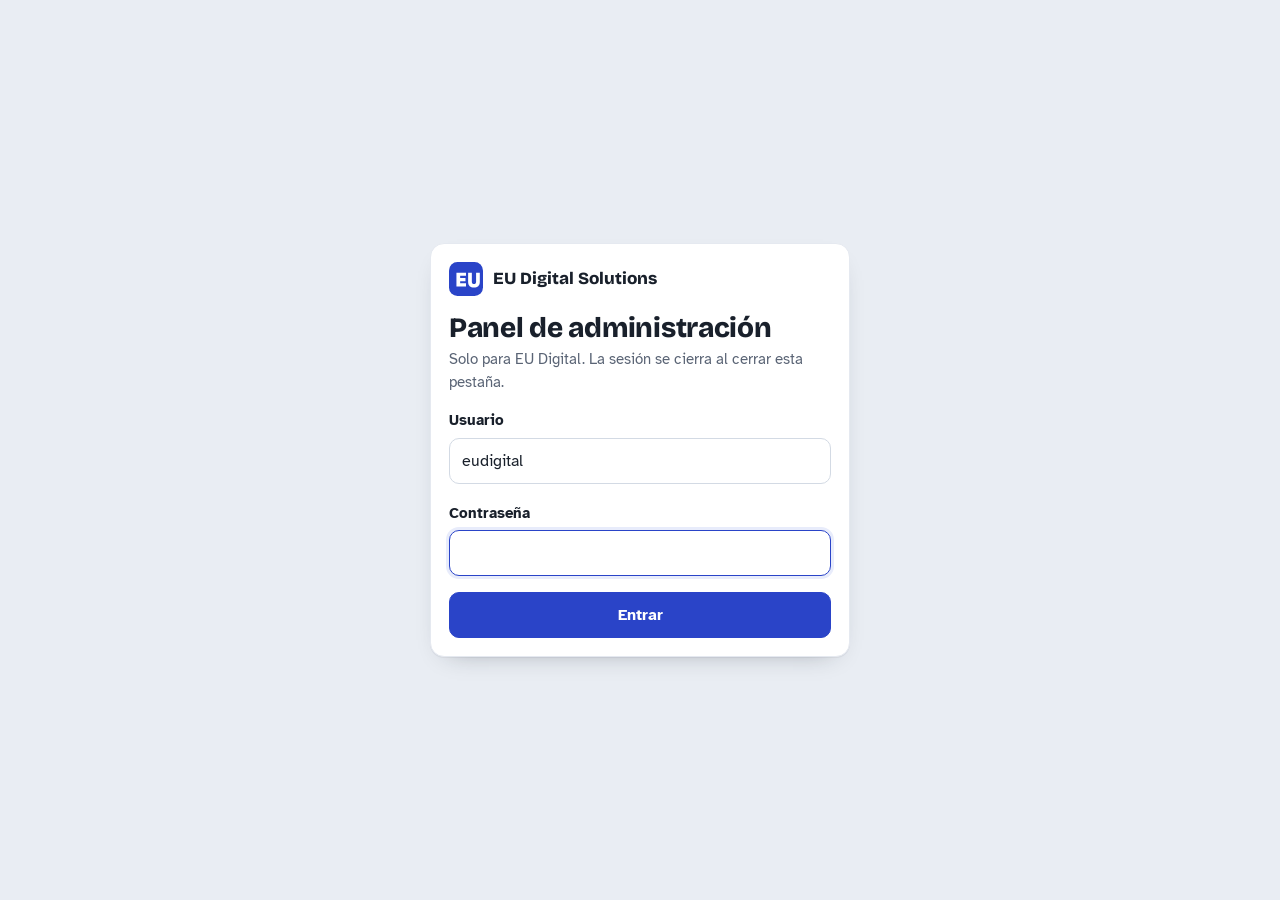
==== admin/index.html @ 40335777 "Plataforma EU Digital: portada, panel del cliente, panel de administración y 5 plantillas Co-Authore" ====
<!doctype html>
<html lang="es">
<head>
<meta charset="utf-8">
<meta name="viewport" content="width=device-width, initial-scale=1, viewport-fit=cover">
<meta name="theme-color" content="#19202B">
<meta name="robots" content="noindex">
<title>EU Digital: administración</title>
<link rel="icon" href="/img/favicon.svg" type="image/svg+xml">
<link rel="preconnect" href="https://fonts.googleapis.com">
<link rel="preconnect" href="https://fonts.gstatic.com" crossorigin>
<link rel="stylesheet" href="https://fonts.googleapis.com/css2?family=Atkinson+Hyperlegible:wght@400;700&family=Bricolage+Grotesque:opsz,wght@12..96,700;12..96,800&display=swap">
<link rel="stylesheet" href="/core/panel.css">
<style>
/* Panel de EU Digital: barra oscura arriba, secciones en pastillas, y las hojas del talonario:
   pagos por revisar como recibos que se sellan, clientes como fichas. */
.adm-arriba { position: sticky; top: 0; z-index: 20; padding-top: env(safe-area-inset-top, 0px); background: var(--tinta); }
.adm-cab, .adm-nav-in, .adm-main { max-width: 1180px; margin: 0 auto; }
.adm-cab { display: flex; align-items: center; justify-content: space-between; gap: 12px; padding: 10px 16px 4px; color: #fff; }
.adm-cab .marca-eu { color: #fff; }
.adm-cab .btn-plano { color: #C9D3FF; }
.adm-cab .btn-plano:hover { background: rgba(255, 255, 255, .1); }
.adm-cab .acciones { flex-wrap: nowrap; flex: none; }
.adm-cab .marca-eu { min-width: 0; white-space: nowrap; overflow: hidden; text-overflow: ellipsis; }
.adm-nav-in { display: flex; gap: 8px; overflow-x: auto; padding: 8px 16px 12px; scrollbar-width: none; }
.adm-nav-in::-webkit-scrollbar { display: none; }
.adm-nav-in button { flex: none; min-height: 40px; padding: 0 15px; border-radius: 999px; border: 1.5px solid rgba(255, 255, 255, .22); background: transparent; color: #E6EAF2; font-weight: 700; }
.adm-nav-in button[aria-current="page"] { background: #fff; color: var(--tinta); border-color: #fff; }
.adm-nav-in .cuenta { display: inline-grid; place-items: center; min-width: 22px; height: 22px; margin-left: 6px; padding: 0 6px; border-radius: 11px; background: #F2B544; color: #2B1C00; font-size: 13px; }
.adm-main { display: flex; flex-direction: column; gap: 14px; padding: 18px 16px calc(40px + env(safe-area-inset-bottom, 0px)); }
.adm-titulo { display: flex; align-items: flex-end; justify-content: space-between; gap: 12px; flex-wrap: wrap; padding: 2px; }
.adm-titulo h1 { font-size: 26px; }
.adm-titulo p { color: var(--suave); }
.cifras { display: grid; grid-template-columns: repeat(auto-fit, minmax(150px, 1fr)); gap: 10px; }
.cifra { display: flex; flex-direction: column; gap: 2px; padding: 14px 16px; border-radius: var(--radio); background: var(--papel); border: 1px solid var(--linea-2); box-shadow: var(--sombra); text-align: left; }
.cifra b { font-family: var(--titulos); font-weight: 800; font-size: 30px; line-height: 1.1; font-variant-numeric: tabular-nums; }
.cifra span { color: var(--suave); font-size: 14px; font-weight: 700; }
.cifra.ambar b { color: var(--ambar); }
.cifra.rojo b { color: var(--rojo); }
.cifra.verde b { color: var(--verde); }
button.cifra { cursor: pointer; font: inherit; color: inherit; }
button.cifra:hover { border-color: var(--carbon); }
.recibos { display: grid; grid-template-columns: repeat(auto-fill, minmax(300px, 1fr)); gap: 12px; }
.recibo-pago { position: relative; display: flex; flex-direction: column; gap: 10px; padding: 26px 18px 16px; border-radius: var(--radio); background: var(--papel); border: 1px solid var(--linea-2); box-shadow: var(--sombra); overflow: hidden; }
.recibo-pago::before { content: ""; position: absolute; left: 16px; right: 16px; top: 12px; border-top: 2px dashed var(--linea); }
.recibo-pago .monto { font-family: var(--titulos); font-weight: 800; font-size: 28px; line-height: 1; font-variant-numeric: tabular-nums; }
.recibo-pago .quien { font-weight: 700; }
.recibo-pago .sello-pos { position: absolute; right: 14px; top: 30px; }
.recibo-pago .nota { background: var(--papel-2); border-radius: 10px; padding: 8px 10px; font-size: 14px; }
.ficha { display: grid; grid-template-columns: minmax(0, 1fr) auto; gap: 6px 12px; align-items: center; width: 100%; padding: 14px 16px; border-radius: var(--radio); background: var(--papel); border: 1px solid var(--linea-2); box-shadow: var(--sombra); text-align: left; font: inherit; color: inherit; cursor: pointer; }
.ficha:hover { border-color: var(--carbon); }
.ficha b { font-family: var(--titulos); font-weight: 800; font-size: 18px; overflow-wrap: anywhere; }
.ficha .suave { font-size: 14px; }
.fichas { display: grid; grid-template-columns: repeat(auto-fill, minmax(290px, 1fr)); gap: 10px; }
.filtros { display: flex; flex-direction: column; gap: 10px; }
.plantillas { display: grid; grid-template-columns: repeat(auto-fill, minmax(200px, 1fr)); gap: 12px; }
.plantilla { display: flex; flex-direction: column; gap: 8px; padding: 10px; border: 1.5px solid var(--linea); border-radius: var(--radio); background: var(--papel); text-align: left; font: inherit; color: inherit; }
.plantilla img { width: 100%; aspect-ratio: 390 / 600; object-fit: cover; object-position: top; border-radius: 10px; background: var(--papel-2); border: 1px solid var(--linea-2); }
.plantilla b { font-family: var(--titulos); font-weight: 800; font-size: 17px; }
.plantilla p { color: var(--suave); font-size: 14px; }
button.plantilla { cursor: pointer; }
button.plantilla[aria-pressed="true"] { border-color: var(--carbon); box-shadow: 0 0 0 3px var(--carbon-suave); }
.credenciales { font-family: ui-monospace, "SF Mono", Menlo, Consolas, monospace; background: var(--papel-2); border: 1.5px dashed var(--linea); border-radius: 12px; padding: 12px 14px; white-space: pre-wrap; overflow-wrap: anywhere; font-size: 15px; }
.comprobante { max-width: 100%; border-radius: 10px; border: 1px solid var(--linea-2); }
.vacio-adm { padding: 26px 16px; text-align: center; color: var(--suave); background: var(--papel); border: 1.5px dashed var(--linea); border-radius: var(--radio); }
</style>
</head>
<body class="pnl">
<div id="app"><div class="cargando-pantalla"><p><span class="punto-carga"></span>Cargando</p></div></div>
<script src="/core/config.js"></script>
<script src="/core/catalogos.js"></script>
<script src="/t/sushi/datos.js"></script>
<script src="/t/arepera/datos.js"></script>
<script src="/t/pizzeria/datos.js"></script>
<script src="/t/burgers/datos.js"></script>
<script src="/t/boutique/datos.js"></script>
<script src="/core/util.js"></script>
<script src="/core/api.js"></script>
<script src="/core/campos.js"></script>
<script src="/admin/admin.js"></script>
</body>
</html>
---- core/panel.css ----
/* Paneles de EU Digital: el del cliente (/panel) y el de EU Digital (/admin).
   Idea: un talonario de recibos. Hojas blancas sobre una mesa gris azulada,
   tinta azul de papel carbón y sellos de goma para el estado de los pagos. */
:root {
  --tinta: #19202B;
  --suave: #5A6475;
  --mesa: #E9EDF3;
  --papel: #FFFFFF;
  --papel-2: #F6F8FB;
  --linea: #D3DAE4;
  --linea-2: #E5E9F0;
  --carbon: #2A44C8;
  --carbon-2: #1F35A3;
  --carbon-suave: #E8ECFB;
  --verde: #1F7A4D;
  --verde-suave: #E2F2E9;
  --rojo: #C2362F;
  --rojo-suave: #FBE7E5;
  --ambar: #9A6412;
  --ambar-suave: #FBF0DB;
  --titulos: "Bricolage Grotesque", "Avenir Next", "Segoe UI", system-ui, sans-serif;
  --cuerpo: "Atkinson Hyperlegible", "Segoe UI", system-ui, -apple-system, sans-serif;
  --radio: 14px;
  --sombra: 0 1px 0 rgba(25, 32, 43, .05), 0 10px 26px -18px rgba(25, 32, 43, .45);
  color-scheme: light;
}
* { box-sizing: border-box; }
[hidden] { display: none !important; }
html { -webkit-text-size-adjust: 100%; }
body.pnl {
  margin: 0; min-height: 100vh; background: var(--mesa); color: var(--tinta);
  font: 400 16px/1.5 var(--cuerpo); -webkit-font-smoothing: antialiased;
}
h1, h2, h3, h4, p { margin: 0; }
h1, h2, h3 { font-family: var(--titulos); font-weight: 800; line-height: 1.15; letter-spacing: -.01em; text-wrap: balance; }
button, input, select, textarea { font: inherit; color: inherit; }
button { cursor: pointer; }
a { color: var(--carbon); }
:focus-visible { outline: 3px solid var(--carbon); outline-offset: 2px; }
.sr { position: absolute; width: 1px; height: 1px; overflow: hidden; clip: rect(0 0 0 0); white-space: nowrap; }
.suave { color: var(--suave); }
.chico { font-size: 14px; }
.num { font-variant-numeric: tabular-nums; }

/* ---------- Botones ---------- */
.btn {
  display: inline-flex; align-items: center; justify-content: center; gap: 8px; min-height: 46px; padding: 0 18px;
  border: 1.5px solid var(--carbon); border-radius: 10px; background: var(--carbon); color: #fff;
  font-weight: 700; text-decoration: none; transition: background-color .15s, transform .12s; white-space: nowrap;
}
.btn:hover { background: var(--carbon-2); border-color: var(--carbon-2); }
.btn:active:not(:disabled) { transform: scale(.97); }
.btn:disabled { opacity: .45; cursor: not-allowed; }
.btn-sec { background: var(--papel); color: var(--tinta); border-color: var(--linea); }
.btn-sec:hover { background: var(--papel-2); border-color: var(--suave); }
.btn-peligro { background: var(--papel); color: var(--rojo); border-color: #E7B7B3; }
.btn-peligro:hover { background: var(--rojo-suave); border-color: var(--rojo); }
.btn-peligro.lleno { background: var(--rojo); color: #fff; border-color: var(--rojo); }
.btn-verde { background: var(--verde); border-color: var(--verde); }
.btn-verde:hover { background: #17603c; border-color: #17603c; }
.btn-plano { background: none; border-color: transparent; color: var(--carbon); padding: 0 10px; }
.btn-plano:hover { background: var(--carbon-suave); border-color: transparent; }
.btn-chico { min-height: 36px; padding: 0 12px; font-size: 14px; border-radius: 8px; }
.btn-ancho { width: 100%; }
.acciones { display: flex; flex-wrap: wrap; gap: 8px; align-items: center; }

/* ---------- Hojas ---------- */
.hoja { background: var(--papel); border: 1px solid var(--linea-2); border-radius: var(--radio); box-shadow: var(--sombra); padding: 18px; display: flex; flex-direction: column; gap: 16px; min-width: 0; }
.hoja-cab { display: flex; flex-direction: column; gap: 4px; }
.hoja-cab h2 { font-size: 20px; }
.hoja-cab p { color: var(--suave); font-size: 15px; }
.hoja-fila { display: flex; align-items: center; justify-content: space-between; gap: 12px; flex-wrap: wrap; }
.separa { border: 0; border-top: 1px solid var(--linea-2); margin: 0; }

/* Talón: la hoja de la suscripción, con borde perforado y muescas */
.talon { position: relative; padding-top: 26px; }
.talon::before {
  content: ""; position: absolute; left: 18px; right: 18px; top: 12px; border-top: 2px dashed var(--linea);
}
.talon::after {
  content: ""; position: absolute; inset: 0; pointer-events: none; border-radius: inherit;
  background: radial-gradient(circle at 0 13px, var(--mesa) 0 9px, transparent 10px), radial-gradient(circle at 100% 13px, var(--mesa) 0 9px, transparent 10px);
}

/* ---------- Sellos de goma ---------- */
.sello {
  --c: var(--verde);
  display: inline-flex; align-items: center; justify-content: center; padding: 3px 12px 2px;
  border: 2.5px solid var(--c); border-radius: 6px; color: var(--c);
  box-shadow: inset 0 0 0 2px var(--papel), inset 0 0 0 3.5px var(--c);
  font: 800 13px/1.3 var(--titulos); letter-spacing: .12em; text-transform: uppercase; white-space: nowrap;
  transform: rotate(-4deg); opacity: .93;
  -webkit-mask-image: url("data:image/svg+xml,%3Csvg xmlns='http://www.w3.org/2000/svg' width='160' height='70'%3E%3Cfilter id='t'%3E%3CfeTurbulence type='fractalNoise' baseFrequency='.85' numOctaves='2' seed='7'/%3E%3CfeColorMatrix values='0 0 0 0 0 0 0 0 0 0 0 0 0 0 0 0 0 0 -2.2 1.55'/%3E%3C/filter%3E%3Crect width='160' height='70' filter='url(%23t)'/%3E%3C/svg%3E");
  mask-image: url("data:image/svg+xml,%3Csvg xmlns='http://www.w3.org/2000/svg' width='160' height='70'%3E%3Cfilter id='t'%3E%3CfeTurbulence type='fractalNoise' baseFrequency='.85' numOctaves='2' seed='7'/%3E%3CfeColorMatrix values='0 0 0 0 0 0 0 0 0 0 0 0 0 0 0 0 0 0 -2.2 1.55'/%3E%3C/filter%3E%3Crect width='160' height='70' filter='url(%23t)'/%3E%3C/svg%3E");
}
.sello.verde { --c: var(--verde); }
.sello.rojo { --c: var(--rojo); }
.sello.ambar { --c: var(--ambar); }
.sello.azul { --c: var(--carbon); }
.sello.gris { --c: var(--suave); }
.sello.grande { font-size: 17px; padding: 5px 16px 4px; border-width: 3px; box-shadow: inset 0 0 0 2.5px var(--papel), inset 0 0 0 4.5px var(--c); }
.sello.golpe { animation: golpe .42s cubic-bezier(.2, 1.4, .4, 1) both; }
@keyframes golpe {
  0% { transform: scale(1.9) rotate(-14deg); opacity: 0; }
  60% { opacity: .95; }
  100% { transform: scale(1) rotate(-4deg); opacity: .93; }
}

/* ---------- Campos ---------- */
.campos { display: flex; flex-direction: column; gap: 18px; }
.campo { display: flex; flex-direction: column; gap: 6px; min-width: 0; }
.campo > label, .campo > .etq, .campo legend { font-weight: 700; font-size: 15px; }
.campo > label.interruptor { font-weight: 400; font-size: 16px; }
.fila-agregar { display: flex; gap: 8px; align-items: center; }
.fila-agregar .entrada { flex: 1; min-width: 0; }
.campo fieldset { border: 0; margin: 0; padding: 0; min-width: 0; }
.campo legend { padding: 0; margin-bottom: 6px; }
.ayuda { color: var(--suave); font-size: 14px; line-height: 1.4; }
.error-campo { color: var(--rojo); font-size: 14px; font-weight: 700; }
.entrada, select.entrada, textarea.entrada {
  width: 100%; min-height: 46px; padding: 10px 12px; border: 1.5px solid var(--linea); border-radius: 10px;
  background: var(--papel); font-size: 16px; transition: border-color .15s, box-shadow .15s;
}
textarea.entrada { resize: vertical; min-height: 80px; line-height: 1.45; }
select.entrada { appearance: none; -webkit-appearance: none; padding-right: 38px;
  background: var(--papel) url("data:image/svg+xml,%3Csvg xmlns='http://www.w3.org/2000/svg' viewBox='0 0 24 24' fill='none' stroke='%2319202B' stroke-width='2.2' stroke-linecap='round' stroke-linejoin='round'%3E%3Cpath d='m6 9 6 6 6-6'/%3E%3C/svg%3E") no-repeat right 12px center / 18px; }
.entrada:focus { outline: none; border-color: var(--carbon); box-shadow: 0 0 0 3px var(--carbon-suave); }
.entrada[aria-invalid="true"] { border-color: var(--rojo); }
.con-prefijo { display: flex; align-items: stretch; border: 1.5px solid var(--linea); border-radius: 10px; background: var(--papel); overflow: hidden; }
.con-prefijo:focus-within { border-color: var(--carbon); box-shadow: 0 0 0 3px var(--carbon-suave); }
.con-prefijo span { display: grid; place-items: center; padding: 0 12px; background: var(--papel-2); color: var(--suave); font-weight: 700; border-right: 1.5px solid var(--linea-2); }
.con-prefijo span.der { border-right: 0; border-left: 1.5px solid var(--linea-2); }
.con-prefijo input { flex: 1; min-width: 0; border: 0; min-height: 43px; padding: 8px 12px; background: none; font-size: 16px; font-variant-numeric: tabular-nums; }
.con-prefijo input:focus { outline: none; }
.contador { align-self: flex-end; color: var(--suave); font-size: 13px; font-variant-numeric: tabular-nums; }
.equivale { color: var(--suave); font-size: 14px; font-variant-numeric: tabular-nums; }
.dos-col { display: grid; grid-template-columns: repeat(auto-fit, minmax(200px, 1fr)); gap: 14px; }

/* Interruptor */
.interruptor { display: flex; align-items: flex-start; justify-content: space-between; gap: 14px; cursor: pointer; }
.interruptor .txt { display: flex; flex-direction: column; gap: 2px; min-width: 0; }
.interruptor .txt b { font-weight: 700; }
.interruptor input { appearance: none; -webkit-appearance: none; flex: none; position: relative; width: 50px; height: 30px; margin: 0; border-radius: 999px; background: #C8D0DC; cursor: pointer; transition: background-color .18s; }
.interruptor input::before { content: ""; position: absolute; top: 3px; left: 3px; width: 24px; height: 24px; border-radius: 50%; background: #fff; box-shadow: 0 1px 3px rgba(0, 0, 0, .25); transition: transform .18s; }
.interruptor input:checked { background: var(--verde); }
.interruptor input:checked::before { transform: translateX(20px); }
.interruptor.peligro input:checked { background: var(--rojo); }

/* Segmentos y chips */
.segmento { display: grid; grid-auto-flow: column; grid-auto-columns: 1fr; gap: 4px; padding: 4px; border-radius: 12px; background: var(--papel-2); border: 1.5px solid var(--linea-2); }
.segmento button { min-height: 40px; border: 0; border-radius: 8px; background: none; font-weight: 700; color: var(--suave); padding: 0 8px; }
.segmento button[aria-pressed="true"] { background: var(--papel); color: var(--tinta); box-shadow: 0 1px 4px rgba(25, 32, 43, .14); }
.chips { display: flex; flex-wrap: wrap; gap: 8px; }
.chip { display: inline-flex; align-items: center; gap: 6px; min-height: 40px; padding: 0 14px; border: 1.5px solid var(--linea); border-radius: 999px; background: var(--papel); font-weight: 700; font-size: 15px; }
.chip[aria-pressed="true"] { border-color: var(--carbon); background: var(--carbon-suave); color: var(--carbon-2); }
.chip .x { border: 0; background: none; padding: 0; width: 22px; height: 22px; border-radius: 50%; display: grid; place-items: center; color: var(--suave); font-size: 16px; line-height: 1; }
.chip .x:hover { background: var(--rojo-suave); color: var(--rojo); }

/* Color */
.color-fila { display: flex; align-items: center; gap: 10px; flex-wrap: wrap; }
.color-fila input[type="color"] { width: 52px; height: 46px; padding: 3px; border: 1.5px solid var(--linea); border-radius: 10px; background: var(--papel); cursor: pointer; }
.color-fila .entrada { width: 130px; font-variant-numeric: tabular-nums; text-transform: uppercase; }
.muestra-vacia { width: 52px; height: 46px; border-radius: 10px; border: 1.5px dashed var(--linea); display: grid; place-items: center; color: var(--suave); font-size: 13px; }

/* Fotos */
.foto-fila { display: flex; align-items: center; gap: 14px; flex-wrap: wrap; }
.foto-mini { position: relative; width: 84px; height: 84px; flex: none; border-radius: 12px; overflow: hidden; background: var(--papel-2) repeating-conic-gradient(#EEF1F6 0 25%, #fff 0 50%) 0 0 / 16px 16px; border: 1.5px solid var(--linea-2); display: grid; place-items: center; color: var(--suave); font-size: 13px; text-align: center; }
.foto-mini.redonda { border-radius: 50%; }
.foto-mini img { width: 100%; height: 100%; object-fit: contain; }
.foto-mini.cubre img { object-fit: cover; }
.foto-mini .cargando { position: absolute; inset: 0; display: grid; place-items: center; background: rgba(255, 255, 255, .8); font-weight: 700; color: var(--carbon); }
.fotos-rejilla { display: grid; grid-template-columns: repeat(auto-fill, minmax(84px, 1fr)); gap: 10px; }
.fotos-rejilla .foto-mini { width: auto; height: auto; aspect-ratio: 1; }
.foto-quitar { position: absolute; top: 4px; right: 4px; width: 28px; height: 28px; border: 0; border-radius: 50%; background: rgba(25, 32, 43, .78); color: #fff; font-size: 16px; line-height: 1; display: grid; place-items: center; }
.foto-mover { position: absolute; bottom: 4px; left: 4px; display: flex; gap: 4px; }
.foto-mover button { width: 26px; height: 26px; border: 0; border-radius: 6px; background: rgba(255, 255, 255, .92); font-weight: 800; line-height: 1; }
.galeria { display: grid; grid-template-columns: repeat(auto-fill, minmax(92px, 1fr)); gap: 10px; }
.galeria button { border: 1.5px solid var(--linea-2); border-radius: 12px; background: var(--papel-2); padding: 6px; display: flex; flex-direction: column; gap: 4px; align-items: center; font-size: 12px; color: var(--suave); }
.galeria button img { width: 100%; aspect-ratio: 1; object-fit: contain; }
.galeria button:hover { border-color: var(--carbon); }

/* ---------- Listas editables ---------- */
.lista { display: flex; flex-direction: column; border: 1.5px solid var(--linea-2); border-radius: 12px; overflow: hidden; background: var(--papel); }
.lista-grupo { padding: 10px 14px 6px; background: var(--papel-2); border-top: 1px solid var(--linea-2); display: flex; align-items: center; justify-content: space-between; gap: 8px; font-weight: 700; font-size: 14px; color: var(--suave); }
.lista-grupo:first-child { border-top: 0; }
.fila { display: grid; grid-template-columns: auto minmax(0, 1fr) auto; align-items: center; gap: 12px; width: 100%; padding: 10px 14px; min-height: 60px; border: 0; border-top: 1px solid var(--linea-2); background: none; text-align: left; }
.lista > .fila:first-child { border-top: 0; }
.fila:hover { background: #FAFBFD; }
.fila-mini { width: 44px; height: 44px; border-radius: 10px; overflow: hidden; background: var(--papel-2); display: grid; place-items: center; font-family: var(--titulos); font-weight: 800; color: var(--suave); border: 1px solid var(--linea-2); }
.fila-mini img { width: 100%; height: 100%; object-fit: cover; }
.fila-mini.contiene img { object-fit: contain; }
.fila-txt { min-width: 0; display: flex; flex-direction: column; }
.fila-txt b { font-weight: 700; overflow: hidden; text-overflow: ellipsis; white-space: nowrap; }
.fila-txt span { color: var(--suave); font-size: 14px; overflow: hidden; text-overflow: ellipsis; white-space: nowrap; }
.fila-der { display: flex; align-items: center; gap: 10px; color: var(--suave); }
.fila-der .flecha { width: 18px; height: 18px; }
.etiqueta-agotado { font-size: 12px; font-weight: 700; color: var(--rojo); background: var(--rojo-suave); border-radius: 999px; padding: 2px 9px; }
.lista-vacia { padding: 18px 14px; color: var(--suave); text-align: center; }
.lista-pie { display: flex; gap: 8px; flex-wrap: wrap; }

/* Pares (dato y valor) */
.pares { display: flex; flex-direction: column; gap: 8px; }
.par { display: grid; grid-template-columns: minmax(0, .8fr) minmax(0, 1.2fr) auto; gap: 8px; align-items: center; }
.par .quitar { width: 40px; height: 40px; border: 1.5px solid var(--linea-2); border-radius: 10px; background: var(--papel); color: var(--rojo); font-size: 18px; }

/* Horario */
.horario { display: flex; flex-direction: column; border: 1.5px solid var(--linea-2); border-radius: 12px; overflow: hidden; }
.dia { display: grid; grid-template-columns: 96px auto minmax(0, 1fr); align-items: center; gap: 10px; padding: 8px 12px; border-top: 1px solid var(--linea-2); }
.dia:first-child { border-top: 0; }
.dia b { font-weight: 700; }
.dia .horas { display: flex; align-items: center; gap: 6px; flex-wrap: wrap; }
.dia .horas input { min-height: 40px; padding: 4px 8px; border: 1.5px solid var(--linea); border-radius: 8px; background: var(--papel); font-size: 15px; font-variant-numeric: tabular-nums; }
.dia .cerrado-txt { color: var(--suave); }
.dia .interruptor input { width: 44px; height: 26px; }
.dia .interruptor input::before { width: 20px; height: 20px; }
.dia .interruptor input:checked::before { transform: translateX(18px); }

/* Temas */
.temas { display: grid; grid-template-columns: repeat(auto-fill, minmax(130px, 1fr)); gap: 10px; }
.tema { display: flex; flex-direction: column; gap: 8px; padding: 10px; border: 1.5px solid var(--linea); border-radius: 12px; background: var(--papel); text-align: left; font-weight: 700; }
.tema[aria-pressed="true"] { border-color: var(--carbon); box-shadow: 0 0 0 3px var(--carbon-suave); }
.tema .tiras { display: flex; height: 34px; border-radius: 8px; overflow: hidden; border: 1px solid rgba(0, 0, 0, .08); }
.tema .tiras i { flex: 1; }

/* Datos para copiar */
.dato { display: flex; align-items: center; gap: 10px; padding: 8px 0; border-top: 1px dashed var(--linea); }
.dato:first-child { border-top: 0; }
.dato span { color: var(--suave); min-width: 80px; }
.dato b { flex: 1; min-width: 0; overflow-wrap: anywhere; font-variant-numeric: tabular-nums; }

/* ---------- Ventanas (hojas que suben) ---------- */
dialog.modal { border: 0; padding: 0; margin: auto auto 0; width: 100%; max-width: 100%; max-height: 92vh; max-height: 92dvh; border-radius: 18px 18px 0 0; background: var(--papel); color: var(--tinta); box-shadow: 0 -10px 40px rgba(25, 32, 43, .25); overflow: hidden; }
dialog.modal[open] { display: flex; flex-direction: column; animation: subir .26s cubic-bezier(.2, .9, .3, 1); }
dialog.modal::backdrop { background: rgba(25, 32, 43, .5); }
@keyframes subir { from { transform: translateY(40px); opacity: .4; } to { transform: none; opacity: 1; } }
.modal-cab { display: flex; align-items: center; justify-content: space-between; gap: 12px; padding: 14px 18px; border-bottom: 1px solid var(--linea-2); }
.modal-cab h2 { font-size: 19px; min-width: 0; overflow-wrap: anywhere; }
.modal-cuerpo { flex: 1; overflow-y: auto; overscroll-behavior: contain; padding: 18px; display: flex; flex-direction: column; gap: 18px; }
.modal-pie { display: flex; gap: 10px; justify-content: space-between; align-items: center; flex-wrap: wrap; padding: 12px 18px calc(12px + env(safe-area-inset-bottom, 0px)); border-top: 1px solid var(--linea-2); background: var(--papel); }
.cerrar-x { width: 40px; height: 40px; flex: none; border: 0; border-radius: 50%; background: var(--papel-2); font-size: 20px; line-height: 1; color: var(--tinta); }
@media (min-width: 720px) {
  dialog.modal { margin: auto; width: min(560px, calc(100% - 48px)); max-height: 86vh; border-radius: 18px; }
  dialog.modal.ancho { width: min(760px, calc(100% - 48px)); }
}

/* Confirmación en línea */
.confirmar { display: flex; flex-direction: column; gap: 10px; padding: 12px; border-radius: 12px; background: var(--rojo-suave); }
.confirmar p { font-weight: 700; color: #7E1F19; }

/* ---------- Avisos ---------- */
.aviso-flota { position: fixed; left: 50%; bottom: calc(124px + env(safe-area-inset-bottom, 0px)); transform: translateX(-50%); z-index: 90; max-width: calc(100% - 32px); padding: 11px 18px; border-radius: 12px; background: var(--tinta); color: #fff; font-weight: 700; box-shadow: 0 10px 30px rgba(0, 0, 0, .25); animation: aparece .2s ease; text-align: center; }
.aviso-flota.mal { background: var(--rojo); }
@keyframes aparece { from { opacity: 0; transform: translate(-50%, 8px); } }
.banda { padding: 12px 14px; border-radius: 12px; font-weight: 700; }
.banda.ambar { background: var(--ambar-suave); color: #6B4508; }
.banda.rojo { background: var(--rojo-suave); color: #7E1F19; }
.banda.verde { background: var(--verde-suave); color: #135235; }
.banda.azul { background: var(--carbon-suave); color: var(--carbon-2); }

/* ---------- Entrada (login) ---------- */
.entrada-pantalla { min-height: 100vh; min-height: 100svh; display: grid; place-items: center; padding: 24px 16px; }
.entrada-hoja { width: min(420px, 100%); }
.entrada-hoja h1 { font-size: 28px; }
.marca-eu { display: flex; align-items: center; gap: 10px; font-family: var(--titulos); font-weight: 800; font-size: 17px; }
.marca-eu img { width: 34px; height: 34px; }

/* ---------- Carga ---------- */
.cargando-pantalla { min-height: 60vh; display: grid; place-items: center; color: var(--suave); font-weight: 700; }
.punto-carga { display: inline-block; width: 10px; height: 10px; margin-right: 10px; border-radius: 50%; background: var(--carbon); animation: late 1s ease-in-out infinite; vertical-align: 1px; }
@keyframes late { 50% { transform: scale(.5); opacity: .4; } }

@media (prefers-reduced-motion: reduce) {
  *, *::before, *::after { animation-duration: .01ms !important; animation-iteration-count: 1 !important; transition-duration: .01ms !important; }
}
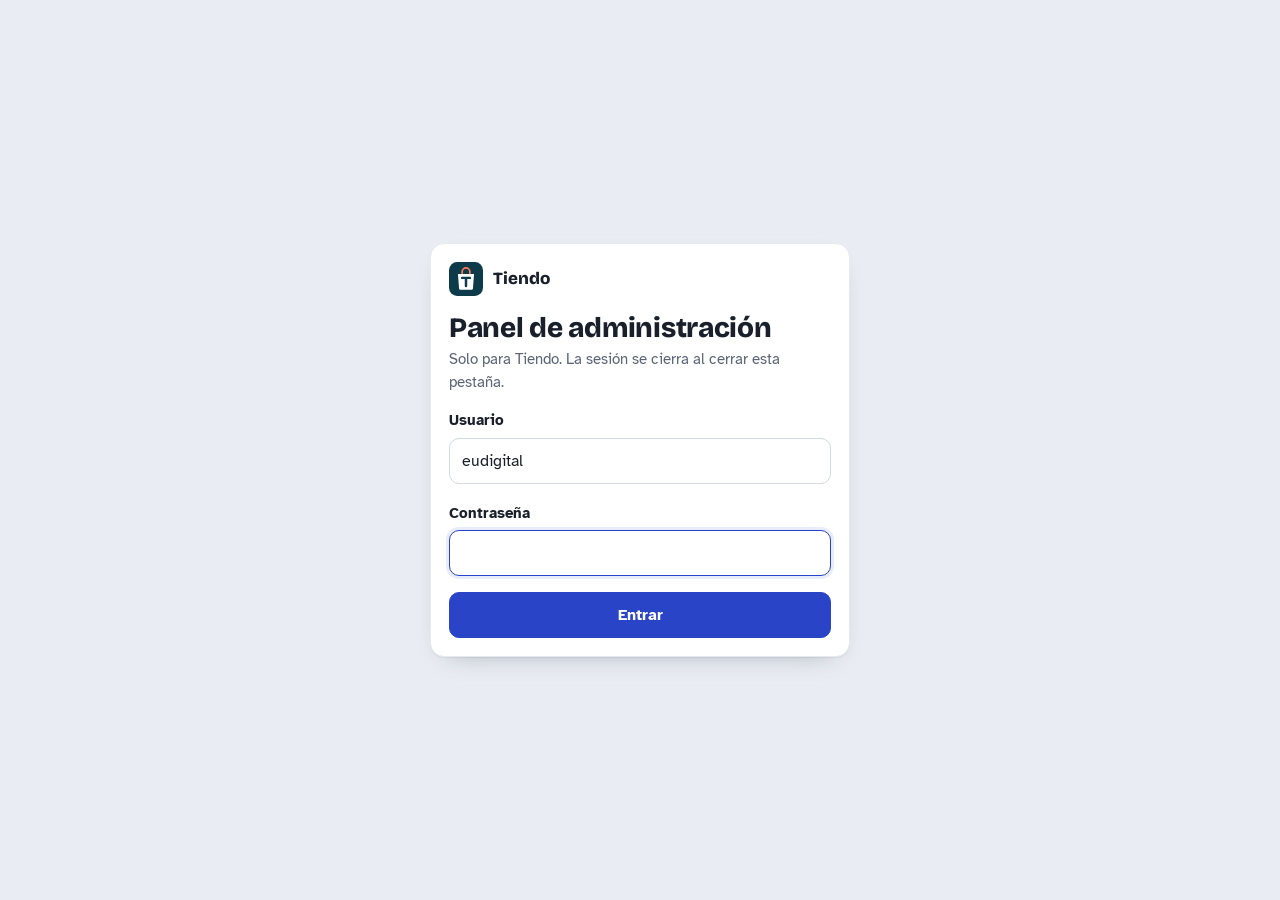
==== commit ed15d899: "Rename the platform to Tiendo with its new logo The home page, sign-up, owner panel, admin panel and" ====
--- a/admin/index.html
+++ b/admin/index.html
@@ -5,14 +5,19 @@
 <meta name="viewport" content="width=device-width, initial-scale=1, viewport-fit=cover">
 <meta name="theme-color" content="#19202B">
 <meta name="robots" content="noindex">
-<title>EU Digital: administración</title>
+<title>Tiendo: administración</title>
 <link rel="icon" href="/img/favicon.svg" type="image/svg+xml">
+<link rel="manifest" href="/admin/manifest.webmanifest">
+<link rel="apple-touch-icon" href="/img/icono-192.png">
+<meta name="mobile-web-app-capable" content="yes">
+<meta name="apple-mobile-web-app-capable" content="yes">
+<meta name="apple-mobile-web-app-title" content="Tiendo">
 <link rel="preconnect" href="https://fonts.googleapis.com">
 <link rel="preconnect" href="https://fonts.gstatic.com" crossorigin>
 <link rel="stylesheet" href="https://fonts.googleapis.com/css2?family=Atkinson+Hyperlegible:wght@400;700&family=Bricolage+Grotesque:opsz,wght@12..96,700;12..96,800&display=swap">
 <link rel="stylesheet" href="/core/panel.css">
 <style>
-/* Panel de EU Digital: barra oscura arriba, secciones en pastillas, y las hojas del talonario:
+/* Panel de Tiendo: barra oscura arriba, secciones en pastillas, y las hojas del talonario:
    pagos por revisar como recibos que se sellan, clientes como fichas. */
 .adm-arriba { position: sticky; top: 0; z-index: 20; padding-top: env(safe-area-inset-top, 0px); background: var(--tinta); }
 .adm-cab, .adm-nav-in, .adm-main { max-width: 1180px; margin: 0 auto; }
@@ -73,9 +78,11 @@
 <script src="/t/arepera/datos.js"></script>
 <script src="/t/pizzeria/datos.js"></script>
 <script src="/t/burgers/datos.js"></script>
+<script src="/t/delicias/datos.js"></script>
 <script src="/t/boutique/datos.js"></script>
 <script src="/core/util.js"></script>
 <script src="/core/api.js"></script>
+<script src="/core/planes.js"></script>
 <script src="/core/campos.js"></script>
 <script src="/admin/admin.js"></script>
 </body>
--- a/core/panel.css
+++ b/core/panel.css
@@ -82,6 +82,9 @@
   background: radial-gradient(circle at 0 13px, var(--mesa) 0 9px, transparent 10px), radial-gradient(circle at 100% 13px, var(--mesa) 0 9px, transparent 10px);
 }
 
+/* ---------- Plantillas del plan Premium ---------- */
+.premium-pill { display: inline-flex; align-items: center; gap: 3px; margin-left: 6px; padding: 1px 8px; border-radius: 999px; background: linear-gradient(135deg, #F8DA7A, #E2A52A); color: #3B2600; font: 800 12px/1.5 var(--cuerpo); letter-spacing: .02em; vertical-align: 2px; white-space: nowrap; }
+
 /* ---------- Sellos de goma ---------- */
 .sello {
   --c: var(--verde);
@@ -272,3 +275,64 @@
 @media (prefers-reduced-motion: reduce) {
   *, *::before, *::after { animation-duration: .01ms !important; animation-iteration-count: 1 !important; transition-duration: .01ms !important; }
 }
+
+/* Selector de mascota */
+.mascotas { display: grid; grid-template-columns: repeat(auto-fill, minmax(96px, 1fr)); gap: 10px; }
+.mascota-op { display: flex; flex-direction: column; align-items: center; gap: 4px; padding: 10px 6px 8px; border: 1.5px solid var(--linea); border-radius: 12px; background: var(--papel); font-weight: 700; font-size: 14px; line-height: 1.2; text-align: center; overflow: hidden; }
+.mascota-op[aria-pressed="true"] { border-color: var(--carbon); box-shadow: 0 0 0 3px var(--carbon-suave); }
+.mascota-op .eu-mascota, .mascota-op .mascota-nada { display: block; width: 64px; height: 70px; }
+.mascota-op .mascota-nada { border-radius: 50%; height: 64px; margin: 3px 0; border: 2px dashed var(--linea); background: linear-gradient(to top right, transparent calc(50% - 1.5px), var(--linea) calc(50% - 1.5px), var(--linea) calc(50% + 1.5px), transparent calc(50% + 1.5px)); }
+/* En la lista solo baila la elegida, para no marear */
+.mascota-op:not([aria-pressed="true"]):not(:hover) .eu-mascota * { animation-play-state: paused; }
+
+/* ---------- Planes ---------- */
+.planes { display: grid; grid-template-columns: repeat(auto-fit, minmax(230px, 1fr)); gap: 12px; }
+.plan { display: flex; flex-direction: column; gap: 10px; padding: 16px; border: 1.5px solid var(--linea); border-radius: 14px; background: var(--papel); min-width: 0; }
+.plan-premium { border-color: var(--tinta); }
+.plan-cab { display: flex; align-items: center; justify-content: space-between; gap: 10px; min-height: 30px; }
+.plan-cab h3 { font-size: 20px; }
+.plan-precio { font-family: var(--titulos); font-weight: 800; font-size: 40px; line-height: 1; letter-spacing: -.02em; font-variant-numeric: tabular-nums; }
+.plan-precio small { font-size: 16px; font-weight: 700; letter-spacing: 0; color: var(--suave); }
+.plan-nota { color: var(--suave); font-size: 14px; line-height: 1.4; min-height: 2.8em; }
+.plan-puntos { margin: 0; padding: 0; list-style: none; display: grid; gap: 7px; }
+.plan-puntos li { position: relative; padding-left: 26px; font-size: 15px; line-height: 1.4; }
+.plan-puntos li::before { content: ""; position: absolute; left: 0; top: 2px; width: 17px; height: 17px; border-radius: 50%; background: var(--verde-suave) url("data:image/svg+xml,%3Csvg xmlns='http://www.w3.org/2000/svg' viewBox='0 0 24 24' fill='none' stroke='%231F7A4D' stroke-width='3.2' stroke-linecap='round' stroke-linejoin='round'%3E%3Cpath d='m6 12 4 4 8-8'/%3E%3C/svg%3E") center / 11px no-repeat; }
+.plan > .btn { margin-top: auto; }
+
+/* ---------- Elegir plantilla ---------- */
+.plantillas-op { display: grid; grid-template-columns: repeat(auto-fill, minmax(168px, 1fr)); gap: 8px; }
+.plantilla-op { display: grid; grid-template-columns: 44px minmax(0, 1fr); gap: 10px; align-items: center; padding: 8px 10px 8px 8px; border: 1.5px solid var(--linea); border-radius: 12px; background: var(--papel); text-align: left; }
+.plantilla-op:hover { border-color: var(--suave); }
+.plantilla-op img { width: 44px; height: 58px; object-fit: cover; object-position: top; border-radius: 6px; border: 1px solid var(--linea-2); background: var(--papel-2); }
+.plantilla-op b { display: block; font-family: var(--titulos); font-weight: 800; font-size: 16px; line-height: 1.15; }
+.plantilla-op small { display: block; margin-top: 2px; color: var(--suave); font-size: 13px; line-height: 1.3; }
+.plantilla-op[aria-pressed="true"] { border-color: var(--carbon); box-shadow: 0 0 0 3px var(--carbon-suave); }
+.plantilla-detalle { display: flex; flex-direction: column; gap: 10px; margin-top: 10px; padding: 12px 14px; border-radius: 12px; background: var(--papel-2); }
+
+/* ---------- Pasos numerados (instalar la app, primeros pasos) ---------- */
+.pasos-app { margin: 0; padding: 0; list-style: none; counter-reset: paso; display: grid; gap: 10px; }
+.pasos-app li { counter-increment: paso; position: relative; padding-left: 38px; min-height: 28px; }
+.pasos-app li::before { content: counter(paso); position: absolute; left: 0; top: -1px; display: grid; place-items: center; width: 28px; height: 28px; border-radius: 50%; background: var(--tinta); color: #fff; font: 800 14px/1 var(--titulos); }
+
+/* ---------- Plan de cada cuenta (panel de EU Digital) ---------- */
+.chip-plan { display: inline-flex; align-items: center; padding: 1px 9px; border-radius: 999px; font: 700 13px/1.5 var(--cuerpo); color: var(--tinta); background: var(--papel-2); border: 1px solid var(--linea); white-space: nowrap; }
+.chip-plan.chip-prueba { color: var(--carbon-2); background: var(--carbon-suave); border-color: transparent; }
+.chip-plan.chip-premium { color: #fff; background: var(--tinta); border-color: var(--tinta); }
+.linea-plan { display: flex; flex-wrap: wrap; align-items: center; gap: 8px; margin: 4px 0 2px; font-weight: 700; }
+.paginas-adm { display: grid; gap: 10px; }
+.pagina-adm { display: flex; flex-direction: column; gap: 10px; padding: 12px 14px; border: 1px solid var(--linea); border-radius: 12px; background: var(--papel); }
+.pagina-adm-cab { display: flex; align-items: flex-start; justify-content: space-between; gap: 10px; }
+.pagina-adm-cab > div { min-width: 0; }
+
+/* Parte plegable de un formulario (ej.: "En otros idiomas") */
+.plegable { border: 1px dashed var(--linea); border-radius: 12px; padding: 10px 14px; }
+.plegable > summary { cursor: pointer; font-weight: 700; min-height: 32px; display: flex; align-items: center; }
+.plegable[open] > summary { margin-bottom: 6px; }
+.plegable > .campos { margin-top: 8px; }
+
+/* Selector de idioma de la plataforma (portada, registro y panel) */
+.eu-idioma-sel { display: inline-flex; align-items: center; gap: 6px; min-height: 40px; padding: 0 10px; border: 1px solid var(--linea); border-radius: 10px; background: var(--papel); color: var(--tinta); font-weight: 700; font-size: 14px; }
+.eu-idioma-sel select { border: 0; background: transparent; color: inherit; font: inherit; min-height: 38px; cursor: pointer; }
+.eu-idioma-sel:focus-within { outline: 3px solid var(--carbon); outline-offset: 2px; }
+.eu-idioma-sel select:focus { outline: none; }
+.campo > .eu-idioma-sel { align-self: flex-start; }
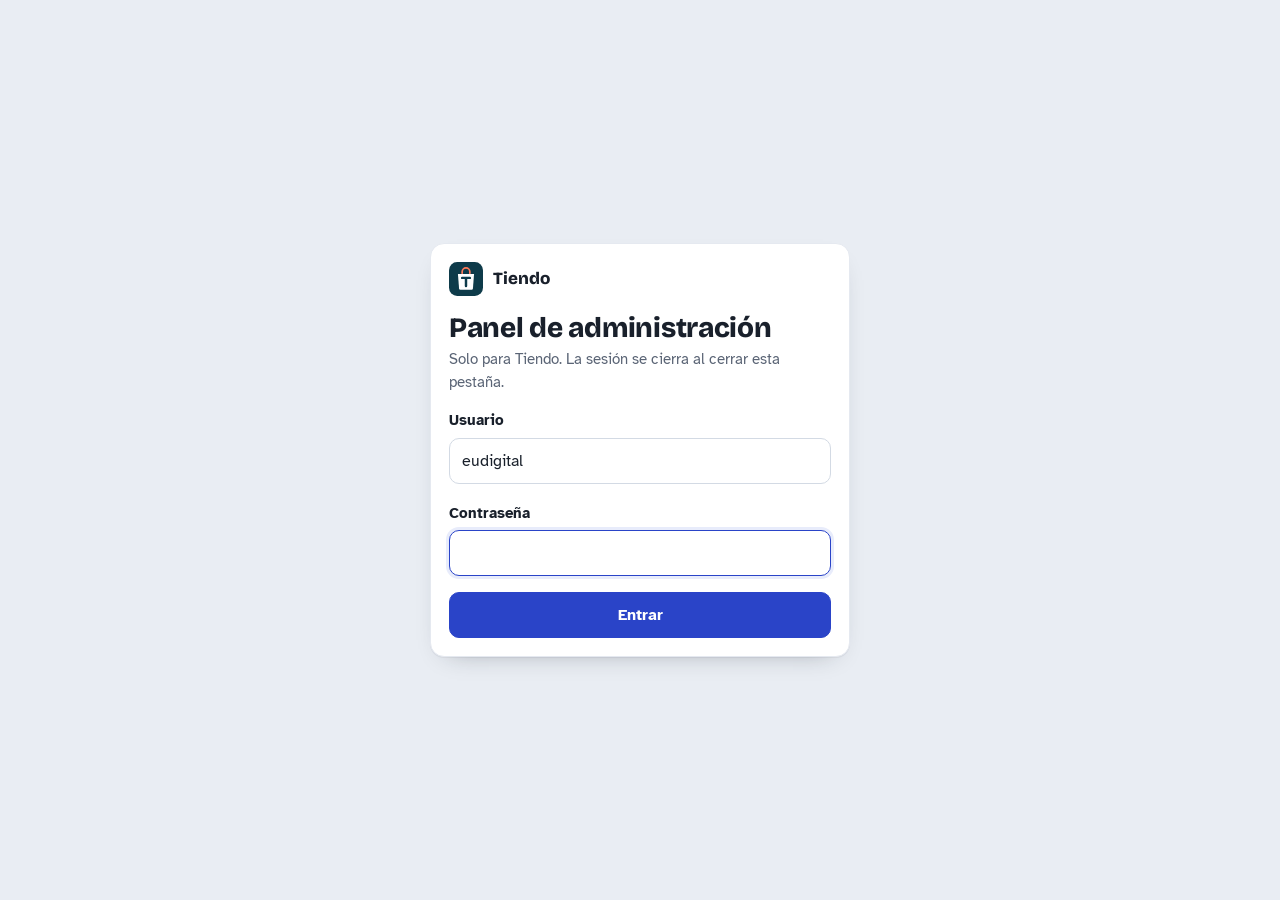
==== commit 1bf53fcd: "Add the Licorería template for the Premium plan A night-style liquor store catalog in black and gold" ====
--- a/admin/index.html
+++ b/admin/index.html
@@ -80,6 +80,7 @@
 <script src="/t/burgers/datos.js"></script>
 <script src="/t/delicias/datos.js"></script>
 <script src="/t/boutique/datos.js"></script>
+<script src="/t/licoreria/datos.js"></script>
 <script src="/core/util.js"></script>
 <script src="/core/api.js"></script>
 <script src="/core/planes.js"></script>
